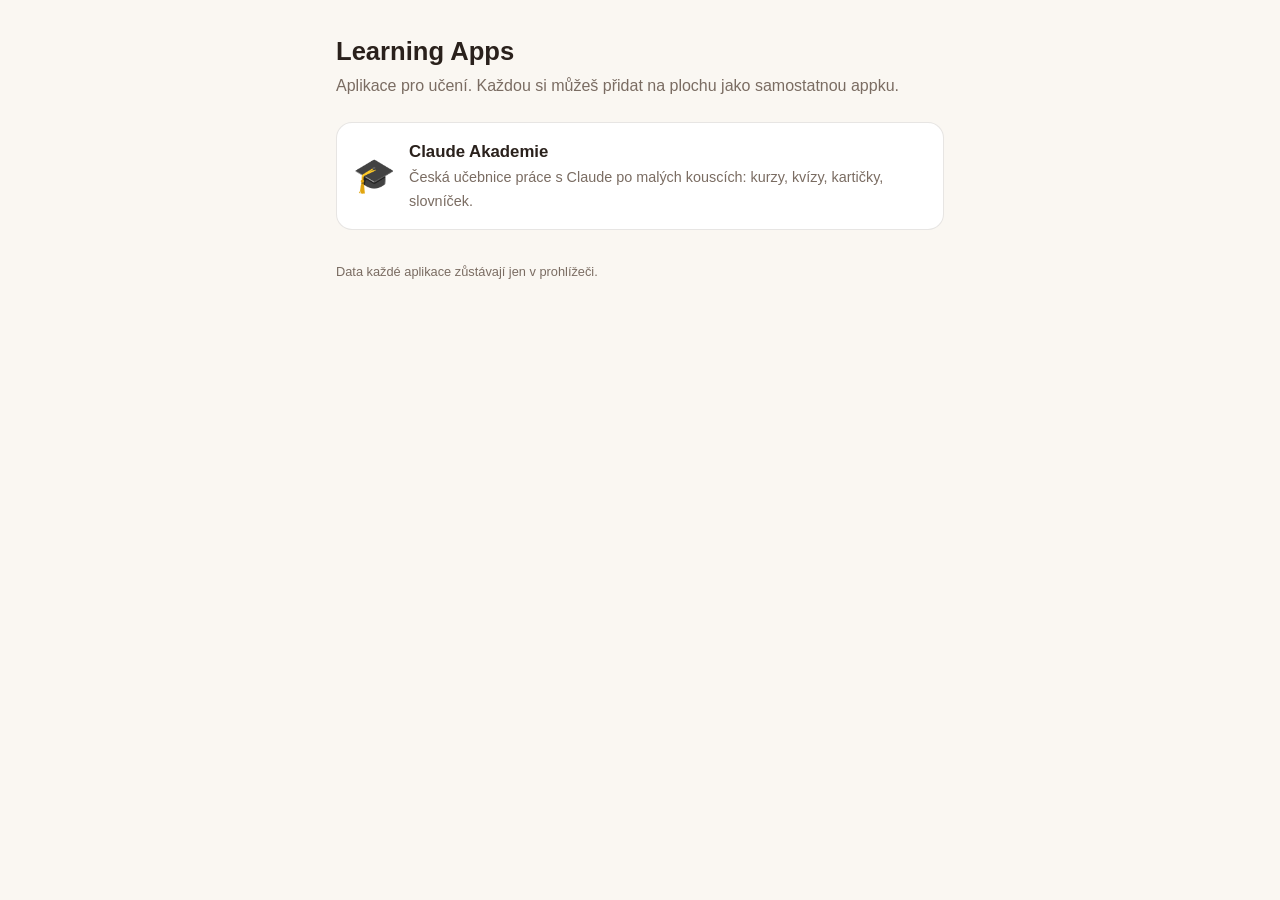
==== index.html @ 2efd05d3 "Learning Apps: rozcestník a první appka Claude Akademie Repozitář pro více samostatných PWA v podslo" ====
<!DOCTYPE html>
<html lang="cs">
<head>
  <meta charset="utf-8">
  <meta name="viewport" content="width=device-width, initial-scale=1">
  <title>Learning Apps</title>
  <meta name="description" content="Rozcestník mých aplikací pro učení. Každá appka je samostatná PWA ve vlastní složce.">
  <meta name="color-scheme" content="light dark">
  <style>
    :root { --bg: #faf7f2; --card: #fff; --text: #2a211c; --muted: #7a6c62; --line: rgba(60,40,30,.12); --accent: #c8563b; }
    @media (prefers-color-scheme: dark) { :root { --bg: #1c1917; --card: #2a2522; --text: #f5efe6; --muted: #b3a89b; --line: rgba(255,255,255,.09); --accent: #e07a5f; } }
    * { box-sizing: border-box; }
    body { margin: 0; background: var(--bg); color: var(--text); font-family: -apple-system, BlinkMacSystemFont, "Segoe UI", Roboto, sans-serif; line-height: 1.5; }
    main { max-width: 640px; margin: 0 auto; padding: 32px 16px 48px; }
    h1 { font-size: 1.6rem; margin: 0 0 4px; }
    p.sub { color: var(--muted); margin: 0 0 24px; }
    a.app { display: flex; gap: 14px; align-items: center; background: var(--card); border: 1px solid var(--line); border-radius: 16px; padding: 16px; text-decoration: none; color: inherit; margin-bottom: 12px; }
    a.app .em { font-size: 34px; width: 44px; text-align: center; }
    a.app b { display: block; font-size: 1.05rem; }
    a.app span { color: var(--muted); font-size: .9rem; }
    footer { color: var(--muted); font-size: .8rem; margin-top: 32px; }
  </style>
</head>
<body>
  <main>
    <h1>Learning Apps</h1>
    <p class="sub">Aplikace pro učení. Každou si můžeš přidat na plochu jako samostatnou appku.</p>

    <a class="app" href="claude-akademie/">
      <span class="em">🎓</span>
      <div><b>Claude Akademie</b><span>Česká učebnice práce s Claude po malých kouscích: kurzy, kvízy, kartičky, slovníček.</span></div>
    </a>

    <footer>Data každé aplikace zůstávají jen v prohlížeči.</footer>
  </main>
</body>
</html>
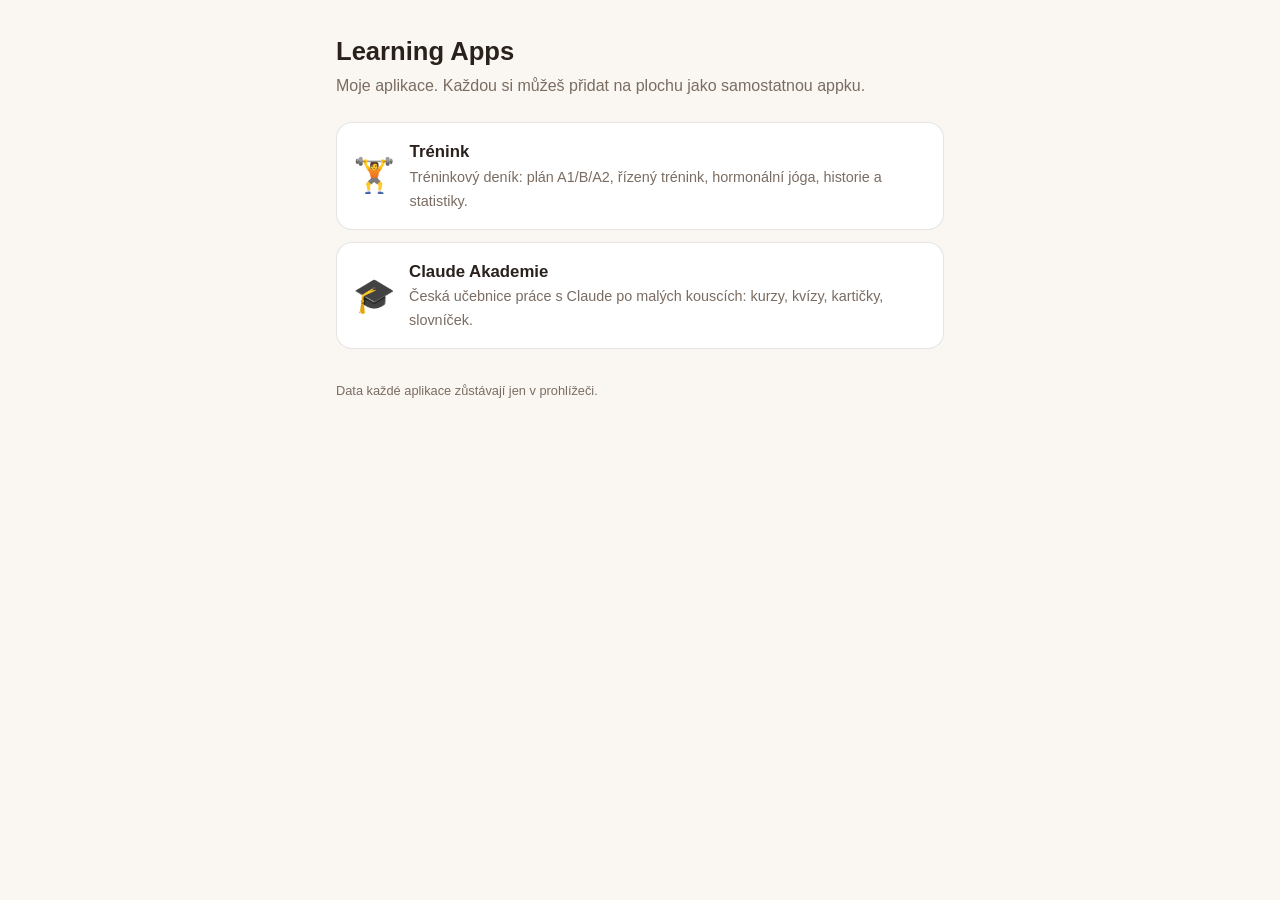
==== commit 0945bc4b: "Trénink přesunut z repozitáře workouts do složky trenink/ Obě appky jsou teď v jednom repozitáři, ka" ====
--- a/index.html
+++ b/index.html
@@ -24,7 +24,12 @@
 <body>
   <main>
     <h1>Learning Apps</h1>
-    <p class="sub">Aplikace pro učení. Každou si můžeš přidat na plochu jako samostatnou appku.</p>
+    <p class="sub">Moje aplikace. Každou si můžeš přidat na plochu jako samostatnou appku.</p>
+
+    <a class="app" href="trenink/">
+      <span class="em">🏋️</span>
+      <div><b>Trénink</b><span>Tréninkový deník: plán A1/B/A2, řízený trénink, hormonální jóga, historie a statistiky.</span></div>
+    </a>
 
     <a class="app" href="claude-akademie/">
       <span class="em">🎓</span>
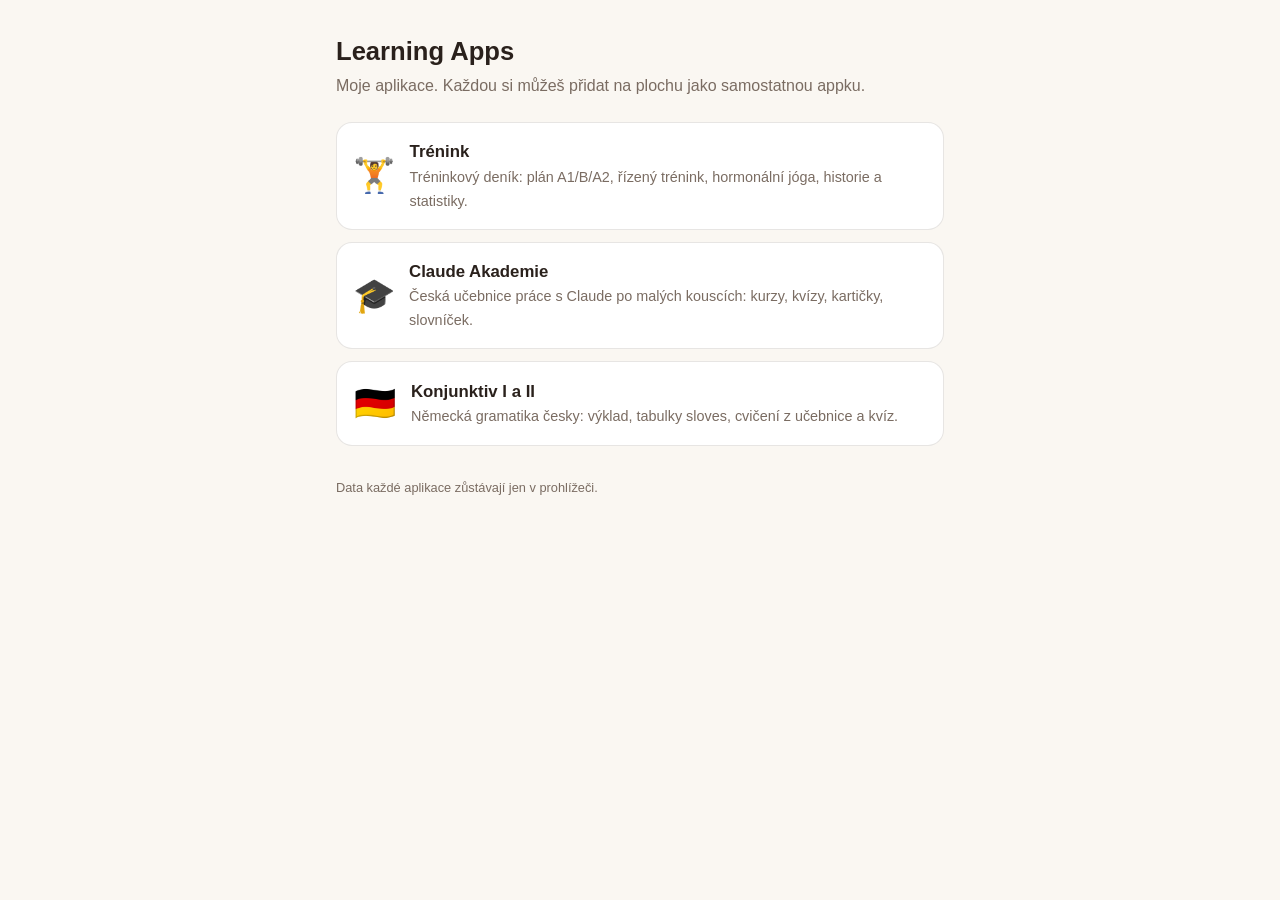
==== commit e74d67d7: "Konjunktiv I a II: nová appka pro němčinu (výklad česky, tabulky sloves, cvičení, kvíz) Co-Authored-" ====
--- a/index.html
+++ b/index.html
@@ -36,6 +36,11 @@
       <div><b>Claude Akademie</b><span>Česká učebnice práce s Claude po malých kouscích: kurzy, kvízy, kartičky, slovníček.</span></div>
     </a>
 
+    <a class="app" href="konjunktiv/">
+      <span class="em">🇩🇪</span>
+      <div><b>Konjunktiv I a II</b><span>Německá gramatika česky: výklad, tabulky sloves, cvičení z učebnice a kvíz.</span></div>
+    </a>
+
     <footer>Data každé aplikace zůstávají jen v prohlížeči.</footer>
   </main>
 </body>
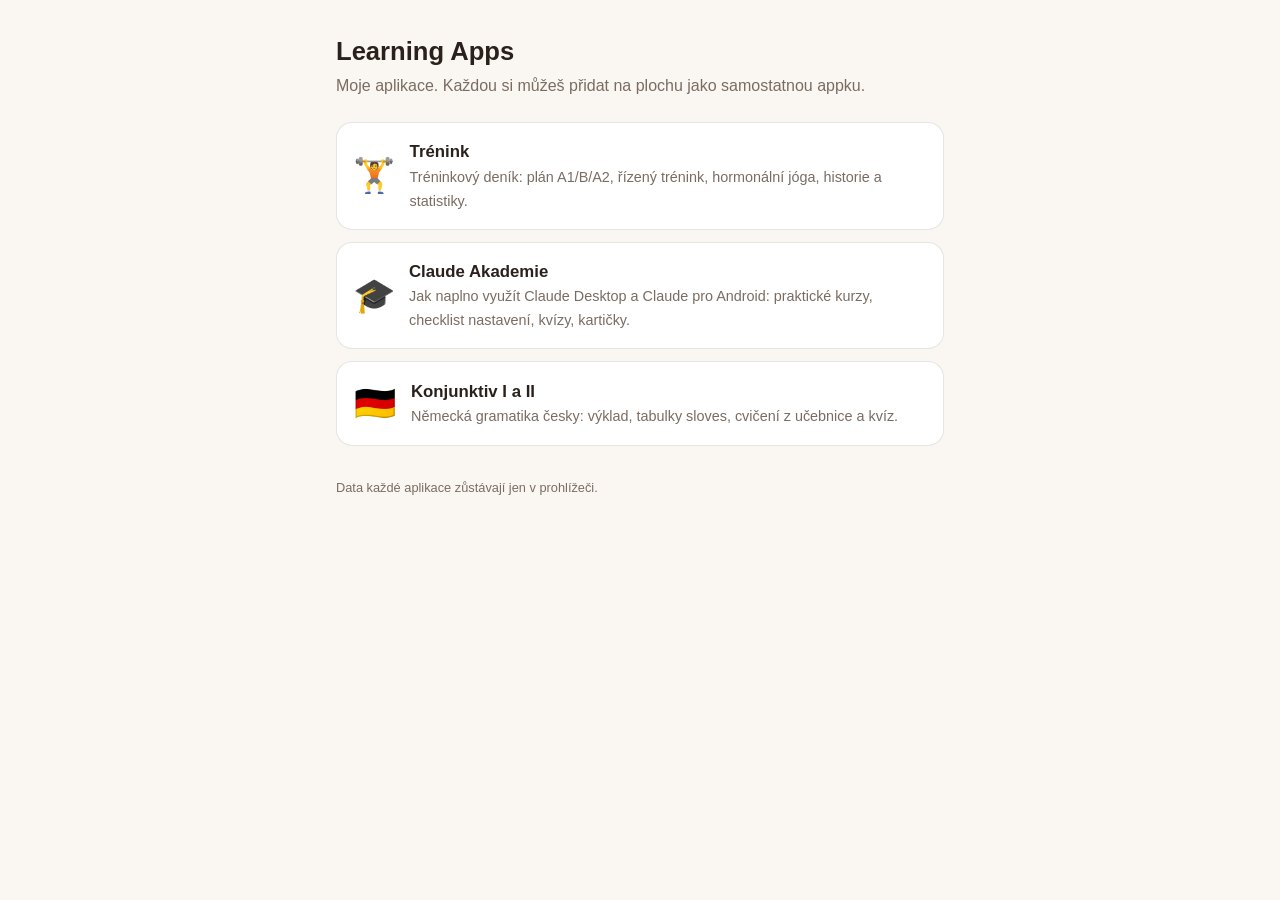
==== commit ec5523c3: "Claude Akademie: zaměření na Claude Desktop a Claude pro Android - nové kurzy Claude Desktop naplno " ====
--- a/index.html
+++ b/index.html
@@ -33,7 +33,7 @@
 
     <a class="app" href="claude-akademie/">
       <span class="em">🎓</span>
-      <div><b>Claude Akademie</b><span>Česká učebnice práce s Claude po malých kouscích: kurzy, kvízy, kartičky, slovníček.</span></div>
+      <div><b>Claude Akademie</b><span>Jak naplno využít Claude Desktop a Claude pro Android: praktické kurzy, checklist nastavení, kvízy, kartičky.</span></div>
     </a>
 
     <a class="app" href="konjunktiv/">
